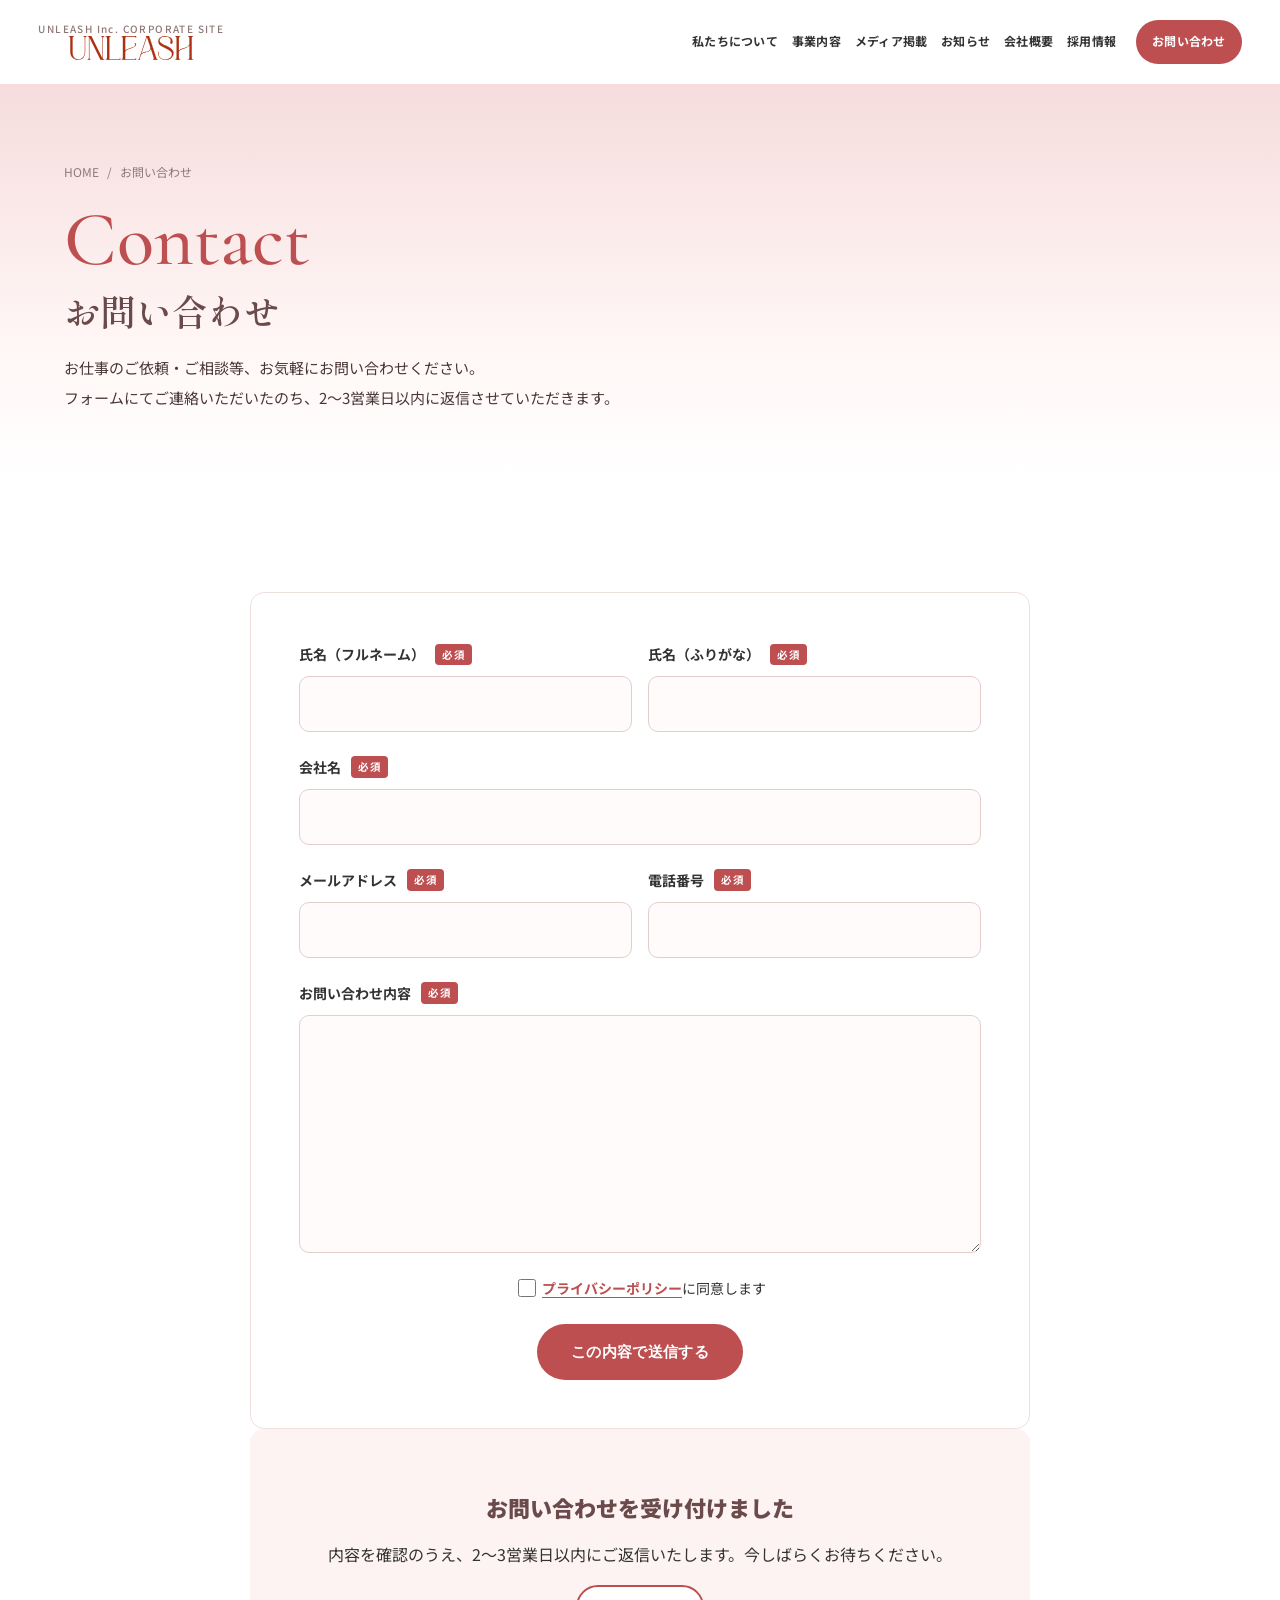
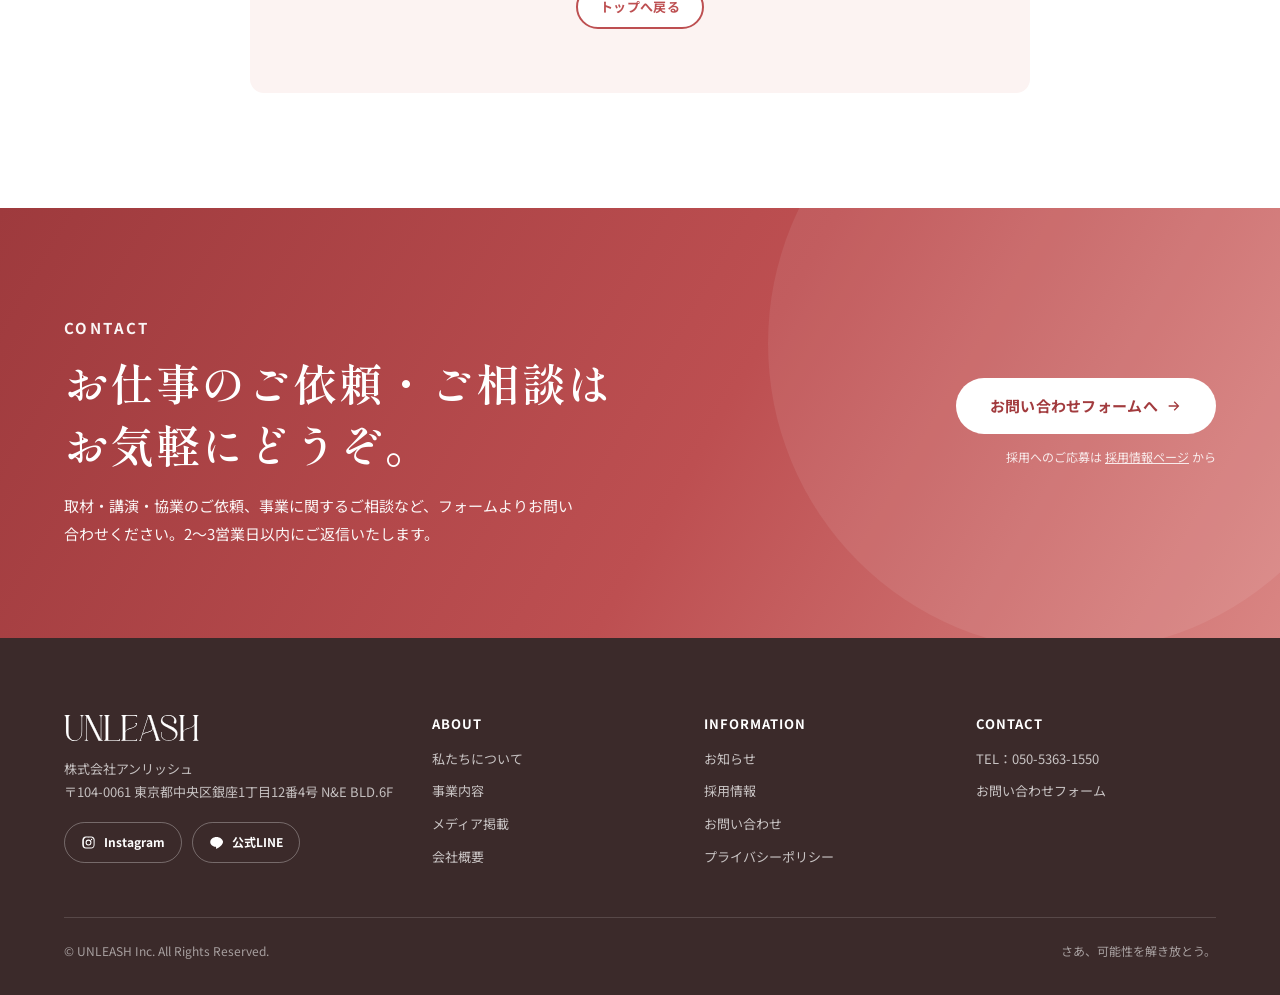
==== contact.html @ ba59b734 "Add files via upload" ====
<!DOCTYPE html>
<html lang="ja">
<head>
<meta charset="utf-8">
<meta name="viewport" content="width=device-width, initial-scale=1, viewport-fit=cover">
<title>お問い合わせ｜株式会社アンリッシュ</title>
<meta name="description" content="株式会社アンリッシュへのお問い合わせ。お仕事のご依頼・ご相談、取材・講演・協業のご依頼などはこちらのフォームからご連絡ください。">
<meta property="og:type" content="website">
<meta property="og:site_name" content="株式会社アンリッシュ">
<meta property="og:title" content="お問い合わせ｜株式会社アンリッシュ">
<meta property="og:description" content="株式会社アンリッシュへのお問い合わせ。お仕事のご依頼・ご相談、取材・講演・協業のご依頼などはこちらのフォームからご連絡ください。">
<meta property="og:locale" content="ja_JP">
<meta name="twitter:card" content="summary_large_image">
<link rel="canonical" href="https://shun-pixel.github.io/unleash/contact.html">
<meta property="og:url" content="https://shun-pixel.github.io/unleash/contact.html">
<meta property="og:image" content="https://shun-pixel.github.io/unleash/og-image.jpg">
<script type="application/ld+json">{"@context": "https://schema.org", "@graph": [{"@type": "Organization", "name": "株式会社アンリッシュ", "alternateName": "UNLEASH Inc.", "foundingDate": "2025-04-07", "telephone": "050-5363-1550", "address": {"@type": "PostalAddress", "postalCode": "104-0061", "addressRegion": "東京都", "addressLocality": "中央区", "streetAddress": "銀座1丁目12番4号 N&E BLD.6F", "addressCountry": "JP"}, "description": "タロットスクール「UNLEASH」を中心に、占術教育・占い師の育成とプロデュース・オンライン講座プロデュースなどを行う会社。", "founder": {"@type": "Person", "name": "岩館木綿子"}, "sameAs": ["https://www.instagram.com/yukogakuchou_tarot/"], "url": "https://shun-pixel.github.io/unleash/"}, {"@type": "BreadcrumbList", "itemListElement": [{"@type": "ListItem", "position": 1, "name": "HOME", "item": "https://shun-pixel.github.io/unleash/"}, {"@type": "ListItem", "position": 2, "name": "お問い合わせ", "item": "https://shun-pixel.github.io/unleash/contact.html"}]}]}</script>
<link rel="icon" href="favicon.svg" type="image/svg+xml">
<link rel="preconnect" href="https://fonts.googleapis.com">
<link rel="preconnect" href="https://fonts.gstatic.com" crossorigin>
<link rel="stylesheet" href="https://fonts.googleapis.com/css2?family=Noto+Sans+JP:wght@400;500;700;900&family=Cormorant+Garamond:ital,wght@0,500;0,600;1,500&family=Shippori+Mincho:wght@500;600&display=swap">
<link rel="stylesheet" href="style.css">
</head>
<body>
<a class="skip" href="#main">本文へスキップ</a>
<header class="header">
  <div class="header__inner">
    <a class="header__logo" href="./" aria-label="株式会社アンリッシュ トップへ">
      <small>UNLEASH Inc. CORPORATE SITE</small>
      <img src="logo.svg" alt="UNLEASH" width="200" height="38">
    </a>
    <nav class="nav" aria-label="グローバルナビゲーション">
      <a href="./#about">私たちについて</a>
      <a href="./#service">事業内容</a>
      <a href="./#media">メディア掲載</a>
      <a href="news.html">お知らせ</a>
      <a href="./#company">会社概要</a>
      <a href="recruit.html">採用情報</a>
    </nav>
    <div class="header__cta">
      <a class="btn" href="contact.html">お問い合わせ</a>
    </div>
    <button class="menu-btn" aria-expanded="false" aria-controls="drawer" aria-label="メニュー"><span></span><span></span><span></span></button>
  </div>
</header>
<div class="drawer" id="drawer">
  <a class="link" href="./">トップ</a>
  <a class="link" href="./#about">私たちについて</a>
  <a class="link" href="./#service">事業内容</a>
  <a class="link" href="./#media">メディア掲載</a>
  <a class="link" href="news.html">お知らせ</a>
  <a class="link" href="./#company">会社概要</a>
  <a class="link" href="recruit.html">採用情報</a>
  <a class="link" href="privacy.html">プライバシーポリシー</a>
  <div class="drawer__cta">
    <a class="btn" href="contact.html">お問い合わせ</a>
  </div>
</div>

<main id="main">
<section class="page-head">
  <div class="container">
    <nav class="breadcrumb" aria-label="パンくず"><a href="./">HOME</a><span>/</span><span>お問い合わせ</span></nav>
    <p class="en">Contact</p>
    <h1>お問い合わせ</h1>
    <p class="page-head__lead">お仕事のご依頼・ご相談等、お気軽にお問い合わせください。<br class="pc-only">フォームにてご連絡いただいたのち、2〜3営業日以内に返信させていただきます。</p>
  </div>
</section>

<section class="section">
  <div class="container">
    <form class="form reveal" id="contact-form" novalidate data-endpoint="" data-mailto="unleashtarot1144@gmail.com" data-subject="【HPお問い合わせ】">
      <div class="form__2col">
        <div class="form__row"><label for="f-name">氏名（フルネーム）<span class="req">必須</span></label><input id="f-name" name="氏名" type="text" autocomplete="name" required></div>
        <div class="form__row"><label for="f-kana">氏名（ふりがな）<span class="req">必須</span></label><input id="f-kana" name="ふりがな" type="text" required></div>
      </div>
      <div class="form__row"><label for="f-company">会社名<span class="req">必須</span></label><input id="f-company" name="会社名" type="text" autocomplete="organization" required></div>
      <div class="form__2col">
        <div class="form__row"><label for="f-email">メールアドレス<span class="req">必須</span></label><input id="f-email" name="メールアドレス" type="email" autocomplete="email" required></div>
        <div class="form__row"><label for="f-tel">電話番号<span class="req">必須</span></label><input id="f-tel" name="電話番号" type="tel" autocomplete="tel" required></div>
      </div>
      <div class="form__row"><label for="f-body">お問い合わせ内容<span class="req">必須</span></label><textarea id="f-body" name="お問い合わせ内容" rows="7" required></textarea></div>
      <div class="form__agree"><label><input type="checkbox" name="agree" required> <a class="text-link" href="privacy.html" target="_blank">プライバシーポリシー</a>に同意します</label></div>
      <p class="form__error" id="form-error" role="alert" hidden></p>
      <div class="form__submit"><button class="btn btn--lg" type="submit">この内容で送信する</button></div>
    </form>
    <div class="form-done" id="form-done" hidden>
      <h2>お問い合わせを受け付けました</h2>
      <p>内容を確認のうえ、2〜3営業日以内にご返信いたします。今しばらくお待ちください。</p>
      <a class="btn btn--ghost" href="./">トップへ戻る</a>
    </div>
  </div>
</section>

</main>
<section class="cta" id="contact-cta">
  <div class="container cta__inner">
    <div>
      <p class="cta__label">CONTACT</p>
      <h2>お仕事のご依頼・ご相談は<br>お気軽にどうぞ。</h2>
      <p>取材・講演・協業のご依頼、事業に関するご相談など、フォームよりお問い合わせください。2〜3営業日以内にご返信いたします。</p>
    </div>
    <div class="cta__actions">
      <a class="btn btn--white btn--lg" href="contact.html">お問い合わせフォームへ<svg viewBox="0 0 24 24" fill="currentColor" aria-hidden="true"><path d="M4 11h12.2l-4.6-4.6L13 5l7 7-7 7-1.4-1.4 4.6-4.6H4z"/></svg></a>
      <small>採用へのご応募は <a href="recruit.html#entry" style="text-decoration:underline">採用情報ページ</a> から</small>
    </div>
  </div>
</section>
<footer class="footer">
  <div class="container">
    <div class="footer__top">
      <div class="footer__brand">
        <img src="logo.svg" alt="UNLEASH" width="200" height="38">
        <p>株式会社アンリッシュ<br>〒104-0061 東京都中央区銀座1丁目12番4号 N&amp;E BLD.6F</p>
        <div class="social">
          <a href="https://www.instagram.com/yukogakuchou_tarot/" target="_blank" rel="noopener"><svg viewBox="0 0 24 24" aria-hidden="true"><path d="M12 7.3A4.7 4.7 0 1 0 12 16.7 4.7 4.7 0 0 0 12 7.3zm0 7.7a3 3 0 1 1 0-6 3 3 0 0 1 0 6zm6-7.9a1.1 1.1 0 1 1-2.2 0 1.1 1.1 0 0 1 2.2 0zM21.9 8c-.1-1.5-.4-2.8-1.5-3.9S17.9 2.6 16.4 2.5C14.8 2.4 9.2 2.4 7.6 2.5 6.1 2.6 4.8 2.9 3.7 4S2.2 6.5 2.1 8c-.1 1.6-.1 6.4 0 8 .1 1.5.4 2.8 1.5 3.9s2.4 1.4 3.9 1.5c1.6.1 7.2.1 8.8 0 1.5-.1 2.8-.4 3.9-1.5s1.4-2.4 1.5-3.9c.1-1.6.1-6.4.2-8zm-2.1 9.9a3.2 3.2 0 0 1-1.8 1.8c-1.2.5-4.2.4-5.6.4s-4.4.1-5.6-.4a3.2 3.2 0 0 1-1.8-1.8C4.5 16.7 4.6 13.7 4.6 12s-.1-4.7.4-5.6a3.2 3.2 0 0 1 1.8-1.8c1.2-.5 4.2-.4 5.6-.4s4.4-.1 5.6.4a3.2 3.2 0 0 1 1.8 1.8c.5 1.2.4 4.2.4 5.6s.1 4.7-.4 5.9z"/></svg>Instagram</a>
          <a href="https://step.lme.jp/landing-qr/2005281828-y8eRj0pj?uLand=PokDoM" target="_blank" rel="noopener"><svg viewBox="0 0 24 24" aria-hidden="true"><path d="M12 3C6.5 3 2 6.6 2 11c0 4 3.6 7.3 8.4 7.9.3.1.8.2.9.5.1.3.1.7 0 1l-.1.9c0 .3-.2 1 .9.6 1.1-.5 6-3.5 8.2-6.1 1.5-1.6 2.2-3.3 2.2-4.9C22 6.6 17.5 3 12 3z"/></svg>公式LINE</a>
        </div>
      </div>
      <div>
        <h4>ABOUT</h4>
        <ul>
          <li><a href="./#about">私たちについて</a></li>
          <li><a href="./#service">事業内容</a></li>
          <li><a href="./#media">メディア掲載</a></li>
          <li><a href="./#company">会社概要</a></li>
        </ul>
      </div>
      <div>
        <h4>INFORMATION</h4>
        <ul>
          <li><a href="news.html">お知らせ</a></li>
          <li><a href="recruit.html">採用情報</a></li>
          <li><a href="contact.html">お問い合わせ</a></li>
          <li><a href="privacy.html">プライバシーポリシー</a></li>
        </ul>
      </div>
      <div>
        <h4>CONTACT</h4>
        <ul>
          <li>TEL：050-5363-1550</li>
          <li><a href="contact.html">お問い合わせフォーム</a></li>
        </ul>
      </div>
    </div>
    <div class="footer__bottom">
      <span>© UNLEASH Inc. All Rights Reserved.</span>
      <span>さあ、可能性を解き放とう。</span>
    </div>
  </div>
</footer>
<script src="main.js"></script>
</body>
</html>
---- style.css ----
/* UNLEASH corporate site — ACCENT ACE design system, recolored to the UNLEASH palette */
:root{
  --blue:#BD4F51;
  --blue-deep:#A23B3E;
  --blue-ink:#6A4A4A;
  --sky:#FCF3F2;
  --sky-deep:#F2E4E4;
  --orange:#C9A27E;
  --green:#22BF4E;
  --ink:#333333;
  --mist:#8C7A7A;
  --line:#EEDFDD;
  --paper:#FFFFFF;
  --footer:#3B2A2A;
  --radius:14px;
  --shadow:0 10px 30px rgba(106,74,74,.10);
  --font-ja:"Noto Sans JP","Hiragino Kaku Gothic ProN","Hiragino Sans","Yu Gothic",sans-serif;
  --font-min:"Shippori Mincho","Zen Old Mincho","Hiragino Mincho ProN","Yu Mincho",serif;
  --font-en:"Cormorant Garamond","Times New Roman",Georgia,serif;
  --header-h:84px;
  --gutter:clamp(16px,5vw,64px);
  color-scheme:light;
}
*,*::before,*::after{box-sizing:border-box}
html{scroll-behavior:smooth;scroll-padding-top:calc(var(--header-h) + 12px)}
body{margin:0;font-family:var(--font-ja);font-size:16px;line-height:1.9;color:var(--ink);background:var(--paper);-webkit-font-smoothing:antialiased;overflow-x:hidden}
img{max-width:100%;height:auto;display:block}
a{color:inherit;text-decoration:none}
a:focus-visible,button:focus-visible{outline:3px solid var(--orange);outline-offset:3px}
ul,ol{margin:0;padding:0;list-style:none}
h1,h2,h3,h4{margin:0;line-height:1.35;text-wrap:balance}
p{margin:0}
.container{width:min(1160px,100% - var(--gutter)*2);margin-inline:auto}
.sr-only{position:absolute;width:1px;height:1px;overflow:hidden;clip:rect(0 0 0 0);white-space:nowrap}
@media (prefers-reduced-motion:reduce){*{animation:none!important;transition:none!important;scroll-behavior:auto!important}}

/* ---------- Header (logo top-left, nav + CTA right) ---------- */
.header{position:fixed;inset:0 0 auto 0;z-index:100;height:var(--header-h);background:rgba(255,255,255,.96);backdrop-filter:blur(10px);border-bottom:1px solid transparent;transition:border-color .3s,box-shadow .3s}
.header.is-scrolled{border-bottom-color:var(--line);box-shadow:0 6px 24px rgba(106,74,74,.06)}
.header__inner{height:100%;display:flex;align-items:center;gap:32px;padding-inline:clamp(16px,3vw,40px)}
.header__logo{display:flex;flex-direction:column;gap:2px;flex:0 0 auto}
.header__logo img{height:30px;width:auto}
.header__logo small{font-size:10px;letter-spacing:.14em;color:var(--mist);font-weight:500;line-height:1}
.nav{margin-left:auto;display:flex;align-items:center;gap:clamp(14px,1.8vw,26px)}
.nav a{font-size:13px;font-weight:700;letter-spacing:.02em;position:relative;padding:6px 0;white-space:nowrap}
@media (max-width:1280px){.nav{gap:14px}.nav a{font-size:12px}.header__inner{gap:20px}.header__cta .btn{padding:0 16px;font-size:12px}}
.nav a::after{content:"";position:absolute;left:0;right:0;bottom:0;height:2px;background:var(--blue);transform:scaleX(0);transform-origin:left;transition:transform .25s}
.nav a:hover::after,.nav a[aria-current="page"]::after{transform:scaleX(1)}
.header__cta{display:flex;gap:10px;flex:0 0 auto}
.btn{display:inline-flex;align-items:center;justify-content:center;gap:8px;height:44px;padding:0 22px;border-radius:999px;font-weight:700;font-size:13px;letter-spacing:.02em;color:#fff;background:var(--blue);border:0;cursor:pointer;transition:transform .2s,background .2s,box-shadow .2s;white-space:nowrap}
.btn:hover{transform:translateY(-2px);box-shadow:0 8px 20px rgba(189,79,81,.28)}
.btn--line{background:var(--green)}
.btn--line:hover{box-shadow:0 8px 20px rgba(34,191,78,.28)}
.btn--orange{background:var(--orange)}
.btn--orange:hover{box-shadow:0 8px 20px rgba(201,162,126,.3)}
.btn--lg{height:56px;padding:0 34px;font-size:15px}
.btn--ghost{background:#fff;color:var(--blue);border:2px solid var(--blue)}
.btn--ghost:hover{background:var(--sky)}
.btn svg{width:16px;height:16px;flex:none}
.menu-btn{display:none;margin-left:auto;width:44px;height:44px;border:0;background:transparent;cursor:pointer;padding:0;flex-direction:column;justify-content:center;gap:6px;align-items:center}
.menu-btn span{display:block;width:26px;height:2px;background:var(--ink);transition:transform .3s,opacity .3s}
.menu-btn[aria-expanded="true"] span:nth-child(1){transform:translateY(8px) rotate(45deg)}
.menu-btn[aria-expanded="true"] span:nth-child(2){opacity:0}
.menu-btn[aria-expanded="true"] span:nth-child(3){transform:translateY(-8px) rotate(-45deg)}
.drawer{display:none}
@media (max-width:1140px){
  .nav,.header__cta{display:none}
  .menu-btn{display:flex}
  .drawer{display:block;position:fixed;inset:var(--header-h) 0 0 0;z-index:99;background:#fff;padding:32px var(--gutter);transform:translateX(100%);transition:transform .3s;overflow-y:auto}
  .drawer.is-open{transform:none}
  .drawer a.link{display:block;padding:14px 0;border-bottom:1px solid var(--line);font-weight:700;font-size:16px}
  .drawer .drawer__cta{display:grid;gap:12px;margin-top:28px}
  .drawer .btn{height:52px}
}

/* ---------- Sections ---------- */
main{padding-top:var(--header-h)}
.section{padding-block:clamp(64px,9vw,120px)}
.section--sky{background:var(--sky)}
.sec-head{display:flex;align-items:flex-end;justify-content:space-between;gap:24px;margin-bottom:clamp(32px,4vw,52px)}
.sec-head__title{display:flex;flex-direction:column;gap:6px}
.sec-head__title h2{display:flex;flex-direction:column;gap:6px;margin:0}
.sec-head__title .en{font-size:clamp(40px,5.5vw,64px);font-weight:700;letter-spacing:-.02em;line-height:1;color:var(--ink)}
.sec-head__title .ja{font-size:13px;font-weight:700;letter-spacing:.08em;color:var(--blue-deep)}
.more{display:inline-flex;align-items:center;gap:12px;font-size:14px;font-weight:700;white-space:nowrap}
.more .arrow{width:40px;height:40px;border-radius:50%;background:var(--blue);display:grid;place-items:center;transition:transform .25s}
.more .arrow svg{width:16px;height:16px;fill:#fff}
.more:hover .arrow{transform:translateX(6px)}
.lead{font-size:clamp(15px,1.4vw,17px);max-width:38em}

/* ---------- Hero: full-width banner + lead bar ---------- */
.hero--banner{background:#fff}
.hero__banner{display:block;width:100%;height:auto}
.hero__bar{display:grid;grid-template-columns:1.25fr 1fr;gap:28px;align-items:center;padding-block:clamp(24px,3.5vw,44px)}
.hero__lead{font-size:clamp(20px,1.9vw,26px);font-weight:900;line-height:1.5;letter-spacing:.02em;color:var(--blue-ink)}
.hero__sub{margin-top:10px;font-size:clamp(15px,1.25vw,16px);line-height:1.9;color:#222}
.hero__actions{display:flex;gap:12px;flex-wrap:wrap;justify-content:flex-end}
.sp-only{display:none}
@media (max-width:820px){
  .hero__bar{grid-template-columns:1fr;gap:20px;padding-block:22px 8px}
  .hero__actions{justify-content:flex-start}
  .hero__lead{font-size:21px}
  .hero__sub{font-size:16.5px}
  .sp-only{display:inline}
}
.stats-wrap{background:#fff;padding-block:clamp(20px,3vw,36px) 0}
.intro{margin-top:clamp(22px,3vw,36px);font-size:15px;line-height:2;color:#333;max-width:52em}
.intro strong{font-weight:700;color:var(--blue-ink)}
.stats{margin-top:0;display:grid;grid-template-columns:repeat(5,1fr);border:1px solid var(--line);border-radius:var(--radius);background:#fff;overflow:hidden}
.stat{padding:22px 18px;border-left:1px solid var(--line);text-align:center}
.stat:first-child{border-left:0}
.stat__num{white-space:nowrap;font-size:clamp(26px,2.6vw,36px);font-weight:900;color:var(--blue-deep);line-height:1.1;font-variant-numeric:tabular-nums;letter-spacing:-.01em}
.stat__num small{font-size:.5em;font-weight:700;margin-left:2px}
.stat__label{font-size:12px;font-weight:700;color:var(--mist);margin-top:6px;letter-spacing:.04em}
.stats__note{grid-column:1/-1;font-size:11px;color:var(--mist);padding:8px 18px;border-top:1px solid var(--line);background:#FFFAF9;text-align:right}
@media (max-width:900px){
  .hero__copy{grid-template-columns:1fr}
  .hero__actions{justify-content:flex-start}
  .stats{grid-template-columns:repeat(3,1fr)}
  .stat:nth-child(4){border-left:0;border-top:1px solid var(--line)}
  .stat:nth-child(5){border-top:1px solid var(--line)}
}
@media (max-width:560px){
  .hero__photos{grid-template-columns:1.2fr 1fr}
  .hero__photos figure:nth-child(3){display:none}
  .stats{grid-template-columns:repeat(2,1fr)}
  .stat:nth-child(3){border-left:0;border-top:1px solid var(--line)}
  .stat:nth-child(4){border-left:1px solid var(--line)}
  .stat:nth-child(5){border-left:0;grid-column:1/-1}
}

/* ---------- Cards ---------- */
.grid-3{display:grid;grid-template-columns:repeat(3,1fr);gap:clamp(18px,2.4vw,32px)}
.grid-2{display:grid;grid-template-columns:repeat(2,1fr);gap:clamp(18px,2.4vw,32px)}
@media (max-width:900px){.grid-3{grid-template-columns:repeat(2,1fr)}}
@media (max-width:600px){.grid-3,.grid-2{grid-template-columns:1fr}}
.card{display:flex;flex-direction:column;background:#fff;border-radius:var(--radius);overflow:hidden;border:1px solid var(--line);transition:transform .25s,box-shadow .25s}
a.card:hover{transform:translateY(-4px);box-shadow:var(--shadow)}
.card__img{aspect-ratio:16/9;overflow:hidden;background:var(--sky)}
.card__img img{width:100%;height:100%;object-fit:cover;transition:transform .5s}
a.card:hover .card__img img{transform:scale(1.04)}
.card__body{padding:20px 22px 22px;display:flex;flex-direction:column;gap:10px;flex:1}
.badge{display:inline-block;align-self:flex-start;padding:3px 12px;border-radius:999px;background:var(--blue);color:#fff;font-size:11px;font-weight:700;letter-spacing:.06em}
.badge--orange{background:var(--orange)}
.badge--navy{background:var(--blue-ink)}
.card__title{font-size:16px;font-weight:700;line-height:1.6}
.card__date{font-size:12px;color:var(--mist);font-variant-numeric:tabular-nums;margin-top:auto}

/* News list */
.news-list{margin-top:clamp(28px,3vw,44px);border-top:1px solid var(--line)}
.news-list li{border-bottom:1px solid var(--line)}
.news-list a{display:grid;grid-template-columns:110px 1fr auto;gap:18px;align-items:center;padding:18px 6px;transition:background .2s}
.news-list a:hover{background:var(--sky)}
.news-list time{font-size:13px;font-weight:700;color:var(--blue-deep);font-variant-numeric:tabular-nums}
.news-list .t{font-size:15px;font-weight:500}
.news-list .ext{width:16px;height:16px;fill:var(--mist);flex:none}
.news-list li.is-hidden{display:none}
.news-more{margin-top:28px;text-align:center}
@media (max-width:600px){.news-list a{grid-template-columns:1fr;gap:4px}.news-list .ext{display:none}}

/* Media: logo marquee + article cards */
.marquee{overflow:hidden;margin-bottom:clamp(32px,4vw,56px);-webkit-mask-image:linear-gradient(90deg,transparent,#000 6%,#000 94%,transparent);mask-image:linear-gradient(90deg,transparent,#000 6%,#000 94%,transparent)}
.marquee__track{display:flex;width:max-content;animation:marquee 46s linear infinite}
.marquee:hover .marquee__track{animation-play-state:paused}
.marquee__list{display:flex;gap:14px;padding-right:14px;flex:none}
.marquee__list li{flex:none;width:176px;height:74px;background:#fff;border-radius:10px;border:1px solid var(--line);display:grid;place-items:center;padding:14px 20px}
.marquee__list img{max-height:100%;max-width:100%;width:auto;object-fit:contain}
@keyframes marquee{from{transform:translateX(0)}to{transform:translateX(-50%)}}
@media (max-width:560px){.marquee__list li{width:140px;height:60px;padding:10px 14px}.marquee__track{animation-duration:36s}}
@media (prefers-reduced-motion:reduce){.marquee{overflow-x:auto;mask-image:none;-webkit-mask-image:none}.marquee__track{animation:none}.marquee__list+.marquee__list{display:none}}
.card.is-hidden{display:none}
.section--sky .card{border-color:transparent}

/* Lecture schools logo marquee */
.marquee--schools{margin-bottom:clamp(28px,3.5vw,44px)}
.marquee--schools .marquee__track{animation-duration:38s}
.schools__list{gap:12px;padding-right:12px}
.marquee--schools .marquee__list li{width:auto;height:auto;display:flex;align-items:center;gap:10px;border-radius:999px;padding:7px 18px 7px 8px}
.marquee--schools .marquee__list img{width:40px;height:40px;object-fit:contain;border-radius:50%;background:#fff;max-height:none}
.marquee--schools .marquee__list span{font-size:12.5px;font-weight:700;color:var(--blue-ink);white-space:nowrap}
@media (max-width:560px){.marquee--schools .marquee__list li{padding:5px 12px 5px 6px}.marquee--schools .marquee__list img{width:32px;height:32px}.marquee--schools .marquee__list span{font-size:11.5px}}

/* Lectures (photo cards) */
.ev{display:flex;flex-direction:column;background:#fff;border-radius:var(--radius);overflow:hidden;border:1px solid var(--line);transition:transform .25s,box-shadow .25s}
.ev:hover{transform:translateY(-4px);box-shadow:var(--shadow)}
.ev__img{margin:0;position:relative;aspect-ratio:16/10;overflow:hidden;background:var(--sky)}
.ev__img img{width:100%;height:100%;object-fit:cover;transition:transform .5s}
.ev:hover .ev__img img{transform:scale(1.04)}
.ev__tag{position:absolute;left:0;top:14px;background:var(--blue-ink);color:#fff;font-size:11px;font-weight:700;letter-spacing:.08em;padding:5px 12px 5px 14px;border-radius:0 999px 999px 0}
.ev__body{padding:18px 20px 20px;display:flex;flex-direction:column;gap:6px;flex:1}
.ev__title{font-size:15px;font-weight:700;line-height:1.65}
.ev__school{font-size:12px;font-weight:700;color:var(--orange);letter-spacing:.04em}
.ev__date{font-size:12px;color:var(--mist);font-variant-numeric:tabular-nums;margin-top:auto;padding-top:6px}
.ev__note{margin-top:28px;font-size:14px;color:var(--mist);text-align:center}
.ev__note a{color:var(--blue);font-weight:700;text-decoration:underline;text-underline-offset:3px}

/* Service */
.service-intro{display:grid;grid-template-columns:1fr 1fr;gap:clamp(28px,5vw,72px);align-items:center;margin-bottom:clamp(40px,5vw,72px)}
.service-intro figure{margin:0;border-radius:var(--radius);overflow:hidden;box-shadow:var(--shadow);aspect-ratio:4/3}
.service-intro img{width:100%;height:100%;object-fit:cover}
.service-intro h3{font-size:clamp(24px,2.6vw,32px);font-weight:900;line-height:1.45;margin-bottom:16px}
.service-intro h3 em{font-style:normal;color:var(--blue)}
.pillars{display:flex;gap:10px;flex-wrap:wrap;margin-top:22px}
.pillar{display:inline-flex;align-items:center;gap:8px;background:#fff;border:1px solid var(--line);border-radius:999px;padding:8px 16px;font-size:13px;font-weight:700;color:var(--blue-ink)}
.pillar::before{content:"";width:8px;height:8px;border-radius:50%;background:var(--orange)}
@media (max-width:820px){.service-intro{grid-template-columns:1fr}}
.benefits{display:grid;grid-template-columns:repeat(4,1fr);gap:clamp(16px,2vw,28px)}
@media (max-width:1000px){.benefits{grid-template-columns:repeat(2,1fr)}}
@media (max-width:520px){.benefits{grid-template-columns:1fr}}
.benefit{background:#fff;border-radius:var(--radius);padding:28px 24px 30px;border-top:4px solid var(--blue);display:flex;flex-direction:column;gap:12px}
.benefit__icon{width:52px;height:52px;border-radius:14px;background:var(--sky);display:grid;place-items:center}
.benefit__icon svg{width:26px;height:26px;fill:none;stroke:var(--blue-deep);stroke-width:1.8;stroke-linecap:round;stroke-linejoin:round}
.benefit h3{font-size:17px;font-weight:900}
.benefit .num{font-size:28px;font-weight:900;color:var(--orange);line-height:1;font-variant-numeric:tabular-nums}
.benefit .num small{font-size:13px;color:var(--mist);font-weight:700;margin-left:4px}
.benefit p{font-size:13.5px;line-height:1.8;color:#333}

/* Member */
.member{display:flex;flex-direction:column;gap:14px}
.member figure{margin:0;border-radius:var(--radius);overflow:hidden;aspect-ratio:3/2;background:var(--sky)}
.member img{width:100%;height:100%;object-fit:cover;object-position:center top}
.member__name{font-size:22px;font-weight:900;line-height:1.2}
.member__name small{display:block;font-size:11px;font-weight:700;color:var(--mist);letter-spacing:.1em;margin-top:6px}
.member__school{font-size:13px;font-weight:700;color:var(--blue-deep);line-height:1.6}
.member ul{display:flex;flex-direction:column;gap:4px;font-size:13.5px;color:#333;padding-top:10px;border-top:1px solid var(--line)}
.member li{padding-left:14px;position:relative}
.member li::before{content:"";position:absolute;left:0;top:.75em;width:6px;height:6px;border-radius:50%;background:var(--blue)}

/* Voice */
.voice{background:#fff;border-radius:var(--radius);overflow:hidden;border:1px solid var(--line);display:flex;flex-direction:column}
.yt{position:relative;aspect-ratio:16/9;background:#000;cursor:pointer;border:0;padding:0;width:100%;display:block}
.yt img{width:100%;height:100%;object-fit:cover;opacity:.92}
.yt .play{position:absolute;inset:0;display:grid;place-items:center}
.yt .play span{width:64px;height:64px;border-radius:50%;background:rgba(255,255,255,.95);display:grid;place-items:center;box-shadow:0 8px 24px rgba(0,0,0,.3);transition:transform .2s}
.yt:hover .play span{transform:scale(1.08)}
.yt .play svg{width:26px;height:26px;fill:var(--blue);margin-left:4px}
.yt iframe{position:absolute;inset:0;width:100%;height:100%;border:0}
.voice__body{padding:20px 22px 24px;display:flex;flex-direction:column;gap:10px}
.voice__label{font-size:11px;font-weight:700;color:var(--orange);letter-spacing:.08em}
.voice__text{font-size:14px;line-height:1.85;color:#333}

/* CTA band */
.cta{background:linear-gradient(120deg,#9E3A3D,var(--blue) 55%,#D98583);color:#fff;padding-block:clamp(56px,7vw,96px);position:relative;overflow:hidden}
.cta::after{content:"";position:absolute;right:-8%;top:-40%;width:48vw;height:48vw;max-width:620px;max-height:620px;border-radius:50%;background:rgba(255,255,255,.08)}
.cta__inner{display:grid;grid-template-columns:1.2fr 1fr;gap:32px;align-items:center;position:relative;z-index:1}
.cta__label{font-size:12px;font-weight:700;letter-spacing:.16em;opacity:.85}
.cta h2{font-size:clamp(28px,3.6vw,44px);font-weight:900;line-height:1.4;margin-top:10px}
.cta p{margin-top:16px;font-size:15px;opacity:.95;max-width:34em}
.cta__actions{display:flex;flex-direction:column;gap:12px;align-items:flex-end}
.cta .btn--white{background:#fff;color:var(--blue-deep)}
.cta .btn--white:hover{box-shadow:0 8px 24px rgba(0,0,0,.2)}
.cta small{font-size:12px;opacity:.85}
@media (max-width:820px){.cta__inner{grid-template-columns:1fr}.cta__actions{align-items:flex-start}}

/* Footer */
.footer{background:var(--footer);color:#fff;padding-block:clamp(48px,6vw,80px) 32px}
.footer__top{display:grid;grid-template-columns:1.4fr 1fr 1fr 1fr;gap:32px;padding-bottom:40px;border-bottom:1px solid rgba(255,255,255,.14)}
.footer__brand img{height:30px;width:auto;filter:brightness(0) invert(1)}
.footer__brand p{font-size:13px;color:rgba(255,255,255,.7);margin-top:16px;line-height:1.8}
.footer h4{font-size:13px;font-weight:700;letter-spacing:.08em;margin-bottom:14px;color:#fff}
.footer li{font-size:13px;color:rgba(255,255,255,.72);margin-bottom:8px}
.footer li a:hover{color:#fff}
.social{display:flex;gap:10px}
.social a{display:inline-flex;align-items:center;gap:8px;border:1px solid rgba(255,255,255,.3);border-radius:999px;padding:8px 16px;font-size:12px;font-weight:700;transition:background .2s}
.social a:hover{background:rgba(255,255,255,.12)}
.footer__bottom{display:flex;justify-content:space-between;gap:16px;flex-wrap:wrap;padding-top:22px;font-size:12px;color:rgba(255,255,255,.55)}
@media (max-width:820px){.footer__top{grid-template-columns:1fr 1fr}}
@media (max-width:520px){.footer__top{grid-template-columns:1fr}}

/* ---------- Sub pages ---------- */
.page-head{background:linear-gradient(180deg,#F6DCDC,#FFF8F7 70%,#fff);padding-block:clamp(48px,6vw,88px) clamp(40px,5vw,64px)}
.page-head .en{font-family:var(--font-en);font-size:clamp(40px,6vw,80px);font-weight:500;line-height:1;color:var(--blue-deep)}
.page-head h1{font-size:clamp(24px,3vw,36px);font-weight:900;margin-top:8px}
.breadcrumb{font-size:12px;color:var(--mist);margin-bottom:18px;display:flex;gap:8px}
.breadcrumb a:hover{color:var(--blue)}
.vm{display:grid;grid-template-columns:1fr 1fr;gap:clamp(18px,2.4vw,32px)}
@media (max-width:760px){.vm{grid-template-columns:1fr}}
.vm__item{background:#fff;border-radius:var(--radius);padding:clamp(28px,3.4vw,44px);border:1px solid var(--line);position:relative}
.vm__item .en{font-family:var(--font-en);font-size:48px;line-height:1;color:var(--sky-deep);font-weight:500;position:absolute;right:24px;top:18px}
.vm__item .ja{font-size:12px;font-weight:700;letter-spacing:.14em;color:var(--blue-deep)}
.vm__item p{font-size:clamp(18px,1.9vw,22px);font-weight:900;line-height:1.7;margin-top:14px}
.values{display:grid;grid-template-columns:repeat(3,1fr);gap:clamp(16px,2vw,24px);margin-top:clamp(28px,3vw,40px)}
@media (max-width:900px){.values{grid-template-columns:repeat(2,1fr)}}
@media (max-width:560px){.values{grid-template-columns:1fr}}
.value{background:#fff;border:1px solid var(--line);border-radius:var(--radius);padding:24px 24px 26px;border-top:4px solid var(--orange)}
.value h3{font-size:17px;font-weight:900;margin-bottom:10px}
.value h3 small{display:block;font-size:12px;color:var(--mist);font-weight:700;margin-top:2px}
.value li{font-size:13.5px;color:#333;padding-left:14px;position:relative;line-height:1.75;margin-bottom:4px}
.value li::before{content:"";position:absolute;left:0;top:.7em;width:6px;height:6px;border-radius:50%;background:var(--blue)}
.greeting{display:grid;grid-template-columns:340px 1fr;gap:clamp(28px,5vw,72px);align-items:start}
@media (max-width:860px){.greeting{grid-template-columns:1fr}.greeting figure{max-width:360px}}
.greeting figure{margin:0;border-radius:var(--radius);overflow:hidden;box-shadow:var(--shadow);position:sticky;top:calc(var(--header-h) + 24px)}
.greeting figcaption{padding:14px 18px;background:#fff;font-size:13px;font-weight:700;color:var(--blue-ink)}
.greeting figcaption small{display:block;font-weight:500;color:var(--mist);font-size:11px}
.greeting h3{font-size:clamp(22px,2.6vw,30px);font-weight:900;line-height:1.5;margin-bottom:22px}
.greeting p{font-size:15px;line-height:2;margin-bottom:1.2em;color:#222}
.greeting .sign{text-align:right;font-weight:700;margin-top:24px}
.greeting .sign small{display:block;font-size:12px;color:var(--mist);font-weight:500}
.spec{width:100%;border-collapse:collapse;background:#fff;border-radius:var(--radius);overflow:hidden;border:1px solid var(--line)}
.spec th,.spec td{padding:18px 22px;text-align:left;border-bottom:1px solid var(--line);font-size:15px;vertical-align:top}
.spec th{width:200px;background:var(--sky);font-weight:700;color:var(--blue-ink)}
.spec tr:last-child th,.spec tr:last-child td{border-bottom:0}
@media (max-width:600px){.spec th,.spec td{display:block;width:100%}.spec th{padding-bottom:6px}.spec td{padding-top:6px}}
.map{margin-top:28px;border-radius:var(--radius);overflow:hidden;border:1px solid var(--line);aspect-ratio:16/7;background:var(--sky)}
.map iframe{width:100%;height:100%;border:0;display:block}

/* Recruit */
.work-style{background:#fff;border:1px solid var(--line);border-radius:var(--radius);padding:clamp(24px,3vw,36px);display:grid;grid-template-columns:repeat(3,1fr);gap:24px}
@media (max-width:760px){.work-style{grid-template-columns:1fr}}
.work-style h3{font-size:12px;letter-spacing:.12em;color:var(--blue-deep);font-weight:700;margin-bottom:6px}
.work-style p{font-size:15px;font-weight:700}
.work-style small{display:block;font-size:12px;color:var(--mist);font-weight:500;margin-top:4px}
.work-note{grid-column:1/-1;font-size:12px;color:var(--mist);border-top:1px dashed var(--line);padding-top:14px}
.job{background:#fff;border:1px solid var(--line);border-radius:var(--radius);overflow:hidden;margin-bottom:clamp(20px,2.5vw,32px)}
.job__head{display:flex;align-items:center;gap:16px;flex-wrap:wrap;padding:24px clamp(20px,3vw,36px);background:var(--sky)}
.job__head h3{font-size:clamp(20px,2.2vw,26px);font-weight:900}
.job__head .tags{display:flex;gap:8px;margin-left:auto}
.job__body{padding:clamp(20px,3vw,36px);display:grid;grid-template-columns:repeat(2,1fr);gap:clamp(20px,3vw,36px)}
@media (max-width:760px){.job__body{grid-template-columns:1fr}}
.job__block h4{font-size:13px;letter-spacing:.1em;color:var(--blue-deep);font-weight:700;padding-bottom:8px;border-bottom:2px solid var(--sky-deep);margin-bottom:12px}
.job__block li{font-size:14px;padding-left:16px;position:relative;line-height:1.75;margin-bottom:6px}
.job__block li::before{content:"";position:absolute;left:0;top:.7em;width:6px;height:6px;border-radius:50%;background:var(--orange)}
.job__foot{padding:0 clamp(20px,3vw,36px) clamp(20px,3vw,32px)}
.flow{display:grid;grid-template-columns:repeat(4,1fr);gap:16px;counter-reset:step}
@media (max-width:900px){.flow{grid-template-columns:repeat(2,1fr)}}
@media (max-width:520px){.flow{grid-template-columns:1fr}}
.flow li{background:#fff;border:1px solid var(--line);border-radius:var(--radius);padding:24px 22px;position:relative}
.flow li::before{counter-increment:step;content:"STEP " counter(step);font-size:11px;font-weight:700;letter-spacing:.12em;color:var(--orange)}
.flow h3{font-size:17px;font-weight:900;margin:6px 0 8px}
.flow p{font-size:13.5px;color:#333;line-height:1.8}
.entry{background:#fff;border-radius:var(--radius);border:1px solid var(--line);padding:clamp(28px,4vw,48px);text-align:center;display:flex;flex-direction:column;align-items:center;gap:16px}
.entry h3{font-size:clamp(20px,2.4vw,26px);font-weight:900}
.entry p{max-width:36em;font-size:14.5px}
.entry .mail{font-size:clamp(16px,2vw,20px);font-weight:700;color:var(--blue-deep);word-break:break-all}

/* Privacy */
.legal{max-width:820px}
.legal h2{font-size:18px;font-weight:900;margin:36px 0 12px;padding-left:14px;border-left:4px solid var(--blue)}
.legal h2:first-of-type{margin-top:0}
.legal p,.legal li{font-size:14.5px;line-height:1.95;color:#222}
.legal ul{padding-left:1.2em;list-style:disc;margin:8px 0 12px}
.legal .sub{font-weight:700;margin-top:12px}
.legal .date{margin-top:36px;font-size:13px;color:var(--mist)}

/* reveal */
.reveal{opacity:1;transform:none}
@media (prefers-reduced-motion:no-preference){
  .js .reveal{opacity:0;transform:translateY(18px);transition:opacity .7s ease,transform .7s ease}
  .js .reveal.is-in{opacity:1;transform:none}
}

/* =========================================================
   UNLEASH additions
   ========================================================= */
.skip{position:absolute;left:12px;top:-60px;z-index:200;background:var(--blue-ink);color:#fff;padding:10px 16px;border-radius:8px;font-size:13px;font-weight:700}
.skip:focus{top:12px}
.pc-only{display:inline}
@media (max-width:820px){.pc-only{display:none}}
.text-link{color:var(--blue);font-weight:700;text-decoration:underline;text-underline-offset:3px}
.min{font-family:var(--font-min)}

/* Typography: elegant EN titles + mincho accents */
.sec-head__title .en{font-family:var(--font-en);font-weight:500;letter-spacing:.01em;color:var(--blue)}
.sec-head__title .ja{color:var(--blue-ink);letter-spacing:.14em}
.page-head .en{color:var(--blue)}
.page-head h1{font-family:var(--font-min);font-weight:600;color:var(--blue-ink)}

/* Logo */
.header__logo img{height:24px}
.header__logo small{color:var(--blue-ink);opacity:.75}
.footer__brand img{height:26px}

/* ---------- Hero (ACCENT ACE "fresh" layout, rose palette) ---------- */
.hero--fresh{position:relative;overflow:hidden;isolation:isolate;background:linear-gradient(118deg,#FFFAF9 0%,#FCEDEC 36%,#F5D3D2 70%,#E9B0B0 100%)}
.hero__deco{position:absolute;inset:0;z-index:-1;pointer-events:none}
.hero__word{position:absolute;right:-2%;top:-4%;font-family:var(--font-en);font-size:clamp(150px,24vw,360px);font-weight:500;line-height:1;letter-spacing:-.02em;color:rgba(255,255,255,.42);white-space:nowrap}
.hero__glow{position:absolute;left:-12%;top:-30%;width:62%;aspect-ratio:1;border-radius:50%;background:radial-gradient(closest-side,rgba(255,255,255,.95),rgba(255,255,255,0))}
.hero__grid{display:grid;grid-template-columns:1.08fr .92fr;gap:clamp(12px,3vw,40px);align-items:end;min-height:clamp(460px,52vw,640px);padding-top:clamp(32px,4.5vw,60px);position:relative;z-index:2}
.hero__text{align-self:center;padding-bottom:clamp(64px,8vw,110px)}
.hero__eyebrow{display:flex;align-items:center;gap:14px;font-size:12.5px;font-weight:700;letter-spacing:.12em;color:var(--blue-ink)}
.hero__eyebrow span{font-family:var(--font-en);font-size:18px;font-weight:600;letter-spacing:.3em;color:var(--blue);padding-right:14px;border-right:1px solid rgba(106,74,74,.35)}
.hero__title{margin-top:clamp(16px,2vw,24px);font-family:var(--font-min);font-size:clamp(36px,5vw,68px);font-weight:600;line-height:1.35;letter-spacing:.06em;color:var(--blue-ink)}
.hero__title em{font-style:normal;color:var(--blue)}
.hero__en{margin-top:clamp(12px,1.6vw,18px);font-family:var(--font-en);font-size:clamp(22px,2.4vw,32px);font-weight:500;font-style:italic;line-height:1.3;color:var(--blue)}
.hero__sub{margin-top:clamp(16px,2vw,22px);font-size:clamp(15px,1.2vw,16px);line-height:2;color:#4A3838;max-width:33em}
.hero__actions{display:flex;gap:12px;flex-wrap:wrap;margin-top:clamp(22px,2.6vw,30px)}
.hero--fresh .btn--ghost{background:rgba(255,255,255,.9)}
.hero__visual{position:relative;display:flex;justify-content:center;align-self:end}
.hero__visual img{position:relative;z-index:2;display:block;width:min(100%,430px);height:auto;filter:drop-shadow(0 18px 28px rgba(106,74,74,.18))}
.hero__rings{position:absolute;z-index:1;left:50%;top:42%;width:122%;aspect-ratio:1;transform:translate(-50%,-50%)}
.hero__chip{position:absolute;z-index:3;display:flex;align-items:center;gap:8px;background:#fff;border-radius:999px;padding:10px 18px 10px 14px;font-size:13px;font-weight:700;color:var(--blue-ink);white-space:nowrap;box-shadow:0 10px 26px rgba(106,74,74,.16)}
.hero__chip::before{content:"";width:9px;height:9px;border-radius:50%;background:var(--blue);flex:none}
.hero__chip--a{left:-8%;top:24%}
.hero__chip--b{right:-4%;top:48%}
.hero__chip--b::before{background:var(--orange)}
.hero__chip--c{left:-4%;bottom:18%}
.hero__chip--c::before{background:var(--blue-ink)}
.hero__wave{position:absolute;left:0;right:0;bottom:-1px;width:100%;height:clamp(36px,6vw,90px);z-index:3;pointer-events:none}
@media (prefers-reduced-motion:no-preference){
  .hero__chip{animation:chipfloat 5.5s ease-in-out infinite}
  .hero__chip--b{animation-delay:-1.8s}.hero__chip--c{animation-delay:-3.4s}
}
@keyframes chipfloat{50%{transform:translateY(-8px)}}
@media (max-width:900px){
  .hero__grid{grid-template-columns:1fr;min-height:0;gap:0;padding-top:28px}
  .hero__text{padding-bottom:18px}
  .hero__title{font-size:clamp(32px,9vw,52px)}
  .hero__sub{font-size:15.5px}
  .hero__visual{margin-top:6px}
  .hero__visual img{width:min(70%,320px)}
  .hero__rings{width:min(112%,500px)}
  .hero__eyebrow{gap:10px;font-size:11px;letter-spacing:.06em;white-space:nowrap}
  .hero__eyebrow span{font-size:14px;letter-spacing:.22em;padding-right:10px}
  .hero__chip{font-size:12px;padding:8px 14px 8px 11px}
  .hero__chip--a{left:0;top:46%}
  .hero__chip--b{right:0;top:62%}
  .hero__chip--c{left:4%;top:78%;bottom:auto}
  .hero__word{top:auto;bottom:10%;right:-10%;font-size:44vw}
}

/* stats: 4 columns */
.stats--4{grid-template-columns:repeat(4,1fr)}
@media (max-width:900px){.stats--4{grid-template-columns:repeat(2,1fr)}.stats--4 .stat:nth-child(n){border-left:1px solid var(--line);border-top:0}.stats--4 .stat:nth-child(odd){border-left:0}.stats--4 .stat:nth-child(n+3){border-top:1px solid var(--line)}}
@media (max-width:560px){.stats--4 .stat:nth-child(5){grid-column:auto}}
.stat__num{color:var(--blue)}

/* About */
.about{display:grid;grid-template-columns:1fr minmax(260px,400px);gap:clamp(28px,5vw,80px);align-items:center}
.about__catch{font-family:var(--font-min);font-size:clamp(24px,3vw,36px);font-weight:600;line-height:1.6;letter-spacing:.06em;color:var(--blue-ink);margin-bottom:24px}
.about__body p:not(.about__catch){font-size:15.5px;line-height:2.1;color:#3A2E2E}
.about__body p+p{margin-top:1.2em}
.about__body strong{color:var(--blue);font-weight:700}
.about__visual{position:relative;margin:0}
.about__visual img{width:100%;border-radius:200px 200px var(--radius) var(--radius);aspect-ratio:3/4;object-fit:cover;object-position:center 18%;box-shadow:var(--shadow)}
.about__visual figcaption{margin-top:14px;font-size:13px;color:var(--mist);line-height:1.7}
.about__visual figcaption b{display:block;font-size:15px;color:var(--blue-ink)}
.about__en{display:block;width:min(100%,300px);margin-top:28px;opacity:.9}
@media (max-width:860px){.about{grid-template-columns:1fr}.about__visual{max-width:340px}}

/* Service */
.svc-lead{display:grid;grid-template-columns:auto 1fr;gap:clamp(20px,4vw,56px);align-items:start;margin-bottom:clamp(32px,4vw,56px)}
.svc-lead__num{font-family:var(--font-min);font-size:clamp(22px,2.4vw,30px);font-weight:600;color:var(--blue-ink);line-height:1.5;white-space:nowrap}
.svc-lead__num b{font-family:var(--font-en);font-size:2em;font-weight:600;color:var(--blue);vertical-align:-.08em;margin:0 .06em}
.svc-lead p:not(.svc-lead__num){font-size:15px;line-height:2;color:#3A2E2E}
@media (max-width:760px){.svc-lead{grid-template-columns:1fr}}
.svc{display:flex;flex-direction:column;background:#fff;border-radius:var(--radius);overflow:hidden;border:1px solid var(--line);transition:transform .25s,box-shadow .25s}
.svc:hover{transform:translateY(-4px);box-shadow:var(--shadow)}
.svc__img{position:relative;margin:0;aspect-ratio:16/10;overflow:hidden;background:var(--sky)}
.svc__img img{width:100%;height:100%;object-fit:cover;transition:transform .5s}
.svc:hover .svc__img img{transform:scale(1.04)}
.svc__no{position:absolute;left:0;top:14px;background:var(--blue);color:#fff;font-family:var(--font-en);font-size:15px;font-weight:600;letter-spacing:.1em;padding:4px 14px 4px 16px;border-radius:0 999px 999px 0}
.svc__body{padding:20px 22px 24px;display:flex;flex-direction:column;gap:10px;flex:1}
.svc__body h3{font-size:17px;font-weight:900;line-height:1.55;color:var(--blue-ink)}
.svc__body p{font-size:14px;line-height:1.9;color:#3A2E2E}
.svc__tag{align-self:flex-start;margin-top:auto;font-size:12px;font-weight:700;color:var(--blue);background:var(--sky);border-radius:999px;padding:4px 12px}

/* Media */
.marquee__list li{border-color:var(--line)}
.media-names{display:flex;flex-wrap:wrap;gap:10px;justify-content:center;margin-top:-12px;margin-bottom:clamp(36px,4vw,56px)}
.media-names li{font-size:13px;font-weight:700;color:var(--blue-ink);background:#fff;border:1px solid var(--line);border-radius:999px;padding:7px 16px}
.card__src{font-size:12px;font-weight:700;color:var(--blue);letter-spacing:.04em}
.card__img--contain img{object-fit:contain;background:#fff}
.card__ext{display:inline-flex;align-items:center;gap:6px;margin-top:auto;font-size:12px;color:var(--mist)}
.card__ext svg{width:13px;height:13px;fill:currentColor}

/* News */
.news-list time{white-space:nowrap}
.news-list .cat{font-size:11px;font-weight:700;color:var(--blue-deep);border:1px solid var(--sky-deep);background:var(--sky);border-radius:999px;padding:2px 10px;white-space:nowrap;justify-self:start}
.news-list--ul a{grid-template-columns:110px 100px 1fr auto}
@media (max-width:600px){.news-list--ul a{grid-template-columns:auto 1fr;row-gap:6px}.news-list--ul .t{grid-column:1/-1}}
.news-list .go{width:16px;height:16px;fill:var(--mist)}
@media (max-width:600px){.news-list .go{display:none}}
.news-filter{display:flex;flex-wrap:wrap;gap:8px;margin-bottom:24px}
.news-filter button{font:inherit;font-size:13px;font-weight:700;border:1px solid var(--line);background:#fff;color:var(--blue-ink);border-radius:999px;padding:6px 16px;cursor:pointer}
.news-filter button[aria-pressed=true]{background:var(--blue);border-color:var(--blue);color:#fff}
.news-entry{display:grid;grid-template-columns:1fr 220px;gap:clamp(18px,3vw,40px);align-items:start;padding:clamp(24px,3vw,36px) 0;border-bottom:1px solid var(--line);scroll-margin-top:calc(var(--header-h) + 20px)}
.news-entry:first-child{border-top:1px solid var(--line)}
.news-entry.no-img{grid-template-columns:1fr}
.news-entry[hidden]{display:none}
.news-entry__meta{display:flex;gap:12px;align-items:center;font-size:13px;font-weight:700;color:var(--blue-deep)}
.news-entry h2{font-size:clamp(18px,2vw,21px);font-weight:900;margin:10px 0 10px;line-height:1.6;color:var(--blue-ink)}
.news-entry p{font-size:15px;line-height:2;color:#3A2E2E}
.news-entry .text-link{display:inline-flex;margin-top:10px;font-size:14px}
.news-entry figure{margin:0;border-radius:10px;overflow:hidden;border:1px solid var(--line);background:#fff}
.news-entry figure img{width:100%;height:auto}
@media (max-width:700px){.news-entry{grid-template-columns:1fr}.news-entry figure{max-width:320px}}

/* Company */
.company{display:grid;grid-template-columns:1fr 1fr;gap:clamp(24px,3vw,40px);align-items:start}
.company .map{margin-top:0;aspect-ratio:auto;height:100%;min-height:360px}
@media (max-width:860px){.company{grid-template-columns:1fr}.company .map{min-height:300px}}
.spec th{width:140px}
@media (max-width:600px){.spec th{width:100%}}
.spec ul{display:grid;gap:2px}
.spec li{position:relative;padding-left:14px}
.spec li::before{content:"";position:absolute;left:0;top:.8em;width:6px;height:6px;border-radius:50%;background:var(--blue)}

/* Link banners */
.banner{position:relative;display:block;border-radius:var(--radius);padding:clamp(28px,3.4vw,44px);background:linear-gradient(120deg,#9E3A3D,var(--blue));color:#fff;overflow:hidden;transition:transform .25s,box-shadow .25s}
.banner--brown{background:linear-gradient(120deg,#5A3E3E,#8A6464)}
.banner:hover{transform:translateY(-4px);box-shadow:var(--shadow)}
.banner::after{content:"";position:absolute;right:-60px;bottom:-80px;width:220px;height:220px;border-radius:50%;background:rgba(255,255,255,.1)}
.banner .banner__en{font-family:var(--font-en);font-size:clamp(34px,4vw,48px);line-height:1;font-weight:500}
.banner h3{font-size:18px;font-weight:900;margin-top:8px}
.banner p{font-size:14px;opacity:.92;margin-top:8px;max-width:28em;padding-right:56px}
.banner .arrow{position:absolute;right:clamp(20px,3vw,36px);bottom:clamp(20px,3vw,36px);width:44px;height:44px;border-radius:50%;background:#fff;display:grid;place-items:center;transition:transform .25s;z-index:1}
.banner .arrow svg{width:18px;height:18px;fill:var(--blue-deep)}
.banner--brown .arrow svg{fill:#5A3E3E}
.banner:hover .arrow{transform:translateX(6px)}

/* Sub-page head lead */
.page-head__lead{margin-top:18px;font-size:15px;line-height:2;color:#4A3838}

/* Recruit */
.rc-intro{display:grid;grid-template-columns:1fr 1fr;gap:clamp(24px,5vw,72px);align-items:start}
.rc-intro h2{font-family:var(--font-min);font-size:clamp(26px,3.2vw,40px);font-weight:600;line-height:1.55;letter-spacing:.06em;color:var(--blue-ink)}
.rc-intro p{font-size:15px;line-height:2.05;color:#3A2E2E}
.rc-intro p+p{margin-top:1.1em}
.rc-intro ul{margin:1.1em 0;padding:18px 22px;background:var(--sky);border-radius:var(--radius);display:grid;gap:4px}
.rc-intro li{font-weight:700;color:var(--blue-ink);font-size:14.5px}
.rc-intro li::before{content:"— ";color:var(--blue)}
@media (max-width:820px){.rc-intro{grid-template-columns:1fr}}
.pos-group{margin-bottom:clamp(28px,3vw,40px)}
.pos-group__title{display:flex;align-items:center;gap:12px;font-size:15px;font-weight:900;color:var(--blue-ink);margin-bottom:14px}
.pos-group__title::before{content:"";width:22px;height:2px;background:var(--blue)}
.pos{background:#fff;border:1px solid var(--line);border-radius:12px;margin-bottom:10px;overflow:hidden}
.pos summary{list-style:none;cursor:pointer;display:flex;align-items:center;gap:14px;padding:18px 22px;font-size:16px;font-weight:700;color:var(--ink)}
.pos summary::-webkit-details-marker{display:none}
.pos summary::after{content:"";margin-left:auto;width:28px;height:28px;flex:none;border-radius:50%;background:var(--sky) url("data:image/svg+xml,%3Csvg xmlns='http://www.w3.org/2000/svg' viewBox='0 0 24 24'%3E%3Cpath d='M11 5h2v14h-2zM5 11h14v2H5z' fill='%23BD4F51'/%3E%3C/svg%3E") center/14px no-repeat;transition:transform .25s}
.pos[open] summary::after{transform:rotate(45deg)}
.pos summary:hover{background:#FFFBFA}
.pos__body{display:grid;grid-template-columns:repeat(2,1fr);gap:18px 32px;padding:4px 22px 24px}
.pos__body .mission{grid-column:1/-1;font-size:15px;font-weight:700;color:var(--blue-ink);background:var(--sky);border-radius:10px;padding:14px 18px;line-height:1.8}
.pos__body h4{font-size:12.5px;font-weight:700;letter-spacing:.08em;color:var(--blue);margin-bottom:6px}
.pos__body li{font-size:14px;line-height:1.8;position:relative;padding-left:14px}
.pos__body li::before{content:"";position:absolute;left:0;top:.75em;width:5px;height:5px;border-radius:50%;background:var(--orange)}
@media (max-width:700px){.pos__body{grid-template-columns:1fr}.pos summary{font-size:15px;padding:16px 18px}}
.cond{width:100%}
.cond td ul{display:grid;gap:2px}
.cond td p+p,.cond td p+ul,.cond td ul+p{margin-top:8px}
.cond small{color:var(--mist);font-size:12.5px}
.cond .sub{font-weight:700;color:var(--blue-ink)}
.common{display:grid;grid-template-columns:repeat(3,1fr);gap:clamp(16px,2vw,24px)}
@media (max-width:900px){.common{grid-template-columns:1fr}}
.common > div{background:#fff;border:1px solid var(--line);border-top:4px solid var(--blue);border-radius:var(--radius);padding:24px}
.common h3{font-size:16px;font-weight:900;color:var(--blue-ink);margin-bottom:10px}
.common p,.common li{font-size:14px;line-height:1.85;color:#3A2E2E}
.common li{position:relative;padding-left:14px;margin-bottom:4px}
.common li::before{content:"";position:absolute;left:0;top:.75em;width:5px;height:5px;border-radius:50%;background:var(--blue)}
.closing{max-width:760px;margin-inline:auto;text-align:center}
.closing h2{font-family:var(--font-min);font-size:clamp(22px,2.6vw,30px);font-weight:600;color:var(--blue-ink);margin-bottom:20px;letter-spacing:.06em}
.closing p{font-size:15.5px;line-height:2.2;color:#3A2E2E}

/* Forms */
.form{max-width:780px;margin-inline:auto;background:#fff;border:1px solid var(--line);border-radius:var(--radius);padding:clamp(24px,4vw,48px);display:grid;gap:22px}
.form__group{font-size:14px;font-weight:900;color:var(--blue);letter-spacing:.06em;padding-bottom:8px;border-bottom:1px solid var(--line);margin-top:8px}
.form__row{display:grid;gap:8px}
.form__row > label,.form__row > .label{font-size:14px;font-weight:700;display:flex;align-items:center;gap:10px}
.form__hint{font-size:12.5px;color:var(--mist);line-height:1.7}
.form__2col{display:grid;grid-template-columns:1fr 1fr;gap:16px}
@media (max-width:600px){.form__2col{grid-template-columns:1fr}}
.req{font-size:10.5px;font-weight:700;color:#fff;background:var(--blue);border-radius:4px;padding:1px 7px;letter-spacing:.06em}
.opt{font-size:10.5px;font-weight:700;color:var(--mist);background:var(--sky-deep);border-radius:4px;padding:1px 7px;letter-spacing:.06em}
.form input[type=text],.form input[type=email],.form input[type=tel],.form input[type=date],.form select,.form textarea{width:100%;font:inherit;font-size:16px;padding:12px 14px;border:1px solid #E2CFCD;border-radius:10px;background:#FFFBFA;color:var(--ink);transition:border-color .2s,box-shadow .2s}
.form textarea{resize:vertical;min-height:140px}
.form input:focus,.form select:focus,.form textarea:focus{outline:0;border-color:var(--blue);box-shadow:0 0 0 3px rgba(189,79,81,.16);background:#fff}
.form [aria-invalid=true]{border-color:#C0392B}
.choices{display:flex;flex-wrap:wrap;gap:8px 18px}
.choices label{display:inline-flex;align-items:center;gap:6px;font-size:14.5px;cursor:pointer}
.choices input,.form__agree input{width:18px;height:18px;accent-color:var(--blue)}
.form__agree{font-size:14px;text-align:center}
.form__agree input{vertical-align:-3px}
.form__error{color:#C0392B;font-size:14px;font-weight:700;text-align:center}
.form__submit{text-align:center}
.form__note{font-size:13px;color:var(--mist);line-height:1.9;text-align:center}
.form-done{max-width:780px;margin-inline:auto;text-align:center;background:var(--sky);border-radius:var(--radius);padding:clamp(32px,5vw,64px);display:grid;gap:16px;justify-items:center}
.form-done h2{font-size:22px;font-weight:900;color:var(--blue-ink)}

/* CTA band */
.cta h2{font-family:var(--font-min);font-weight:600;letter-spacing:.04em}
.cta small a{color:#fff}

/* Footer social */
.footer{background:var(--footer)}
.social{flex-wrap:wrap;margin-top:18px}
.social svg{width:15px;height:15px;fill:currentColor}

/* section heads wrap on narrow screens */
@media (max-width:600px){.sec-head{flex-wrap:wrap;align-items:flex-start}.sec-head .more{white-space:normal}}
.cond th{width:190px}
@media (max-width:600px){.cond th{width:100%}}
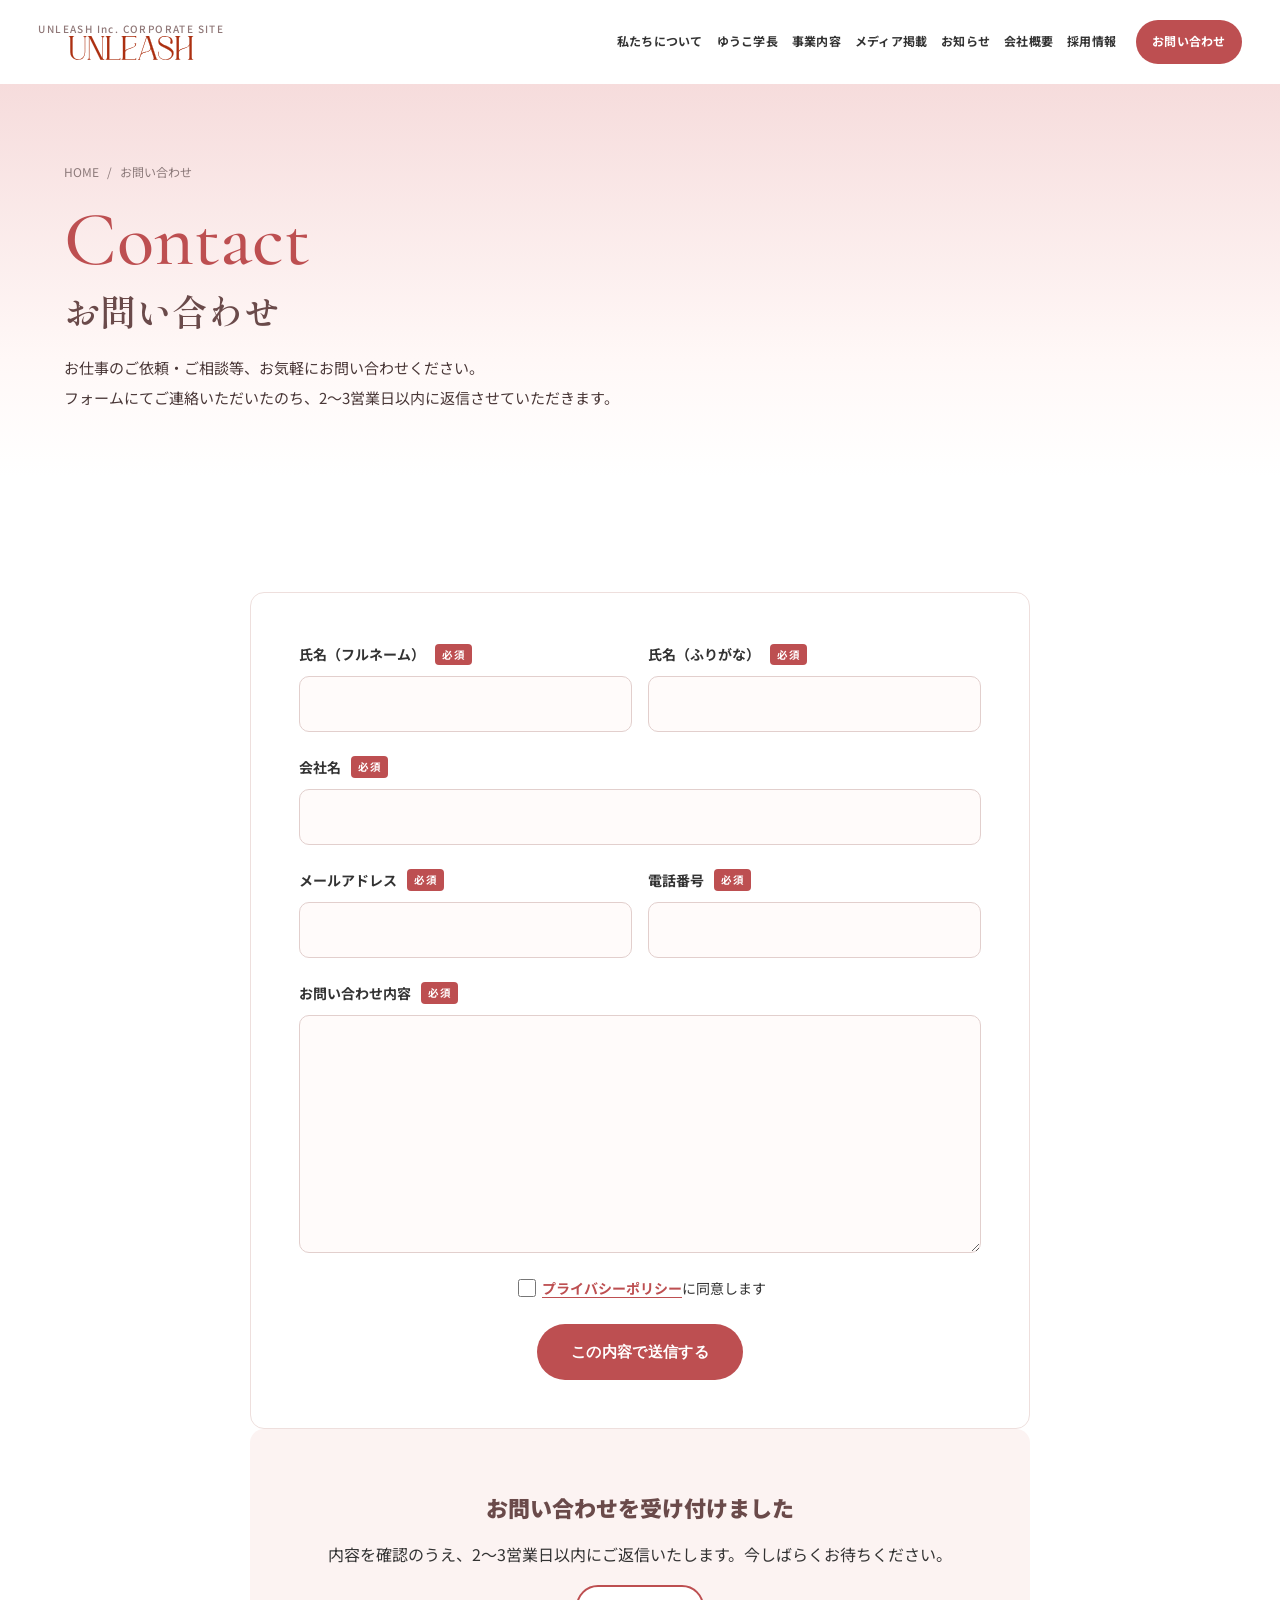
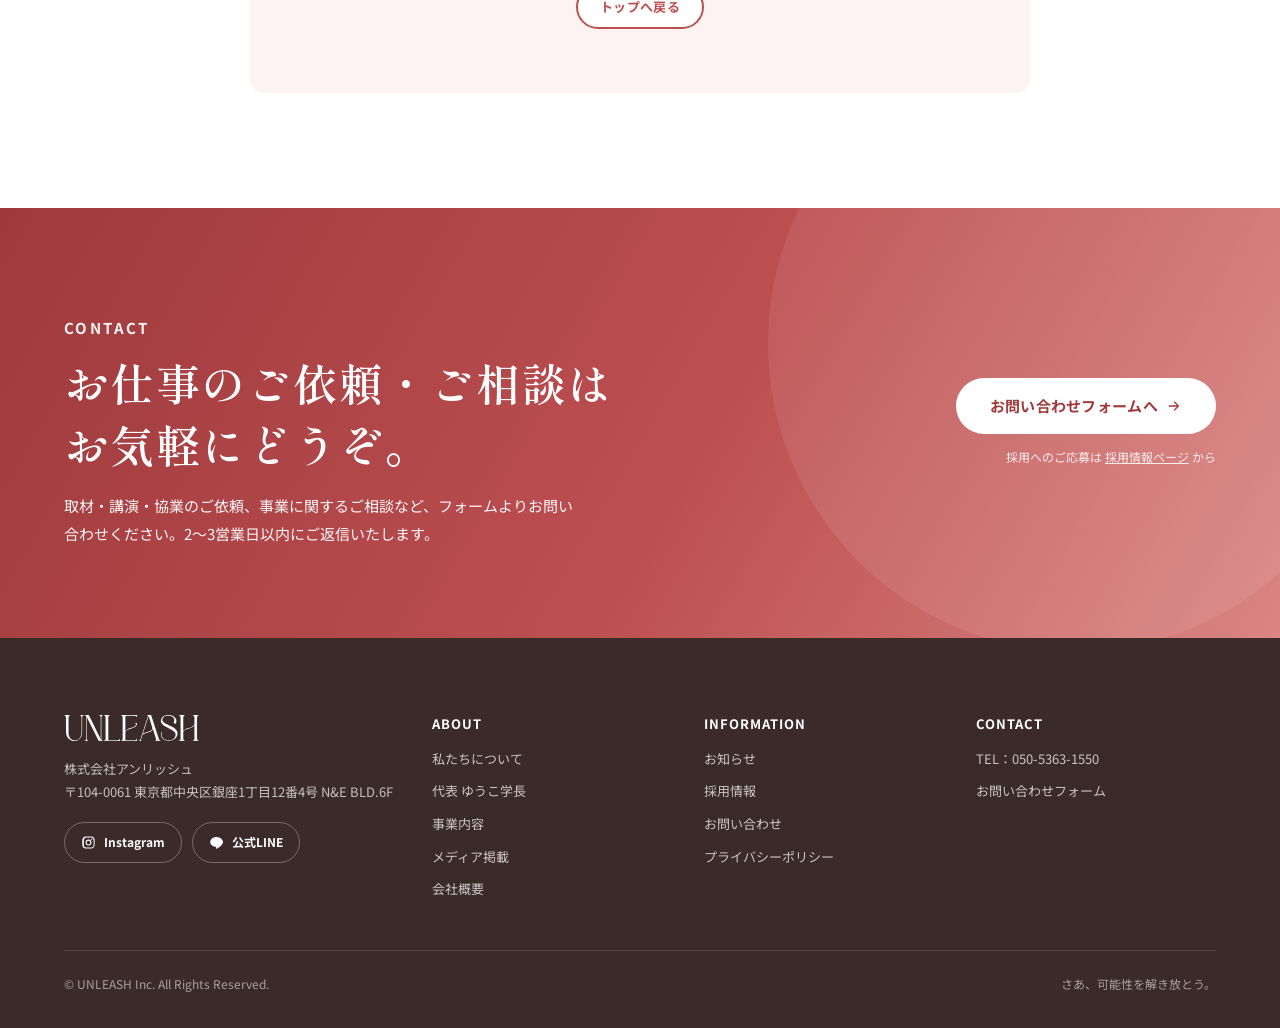
==== commit 6f4bae09: "Add files via upload" ====
--- a/contact.html
+++ b/contact.html
@@ -11,10 +11,11 @@
 <meta property="og:description" content="株式会社アンリッシュへのお問い合わせ。お仕事のご依頼・ご相談、取材・講演・協業のご依頼などはこちらのフォームからご連絡ください。">
 <meta property="og:locale" content="ja_JP">
 <meta name="twitter:card" content="summary_large_image">
-<link rel="canonical" href="https://shun-pixel.github.io/unleash/contact.html">
-<meta property="og:url" content="https://shun-pixel.github.io/unleash/contact.html">
-<meta property="og:image" content="https://shun-pixel.github.io/unleash/og-image.jpg">
-<script type="application/ld+json">{"@context": "https://schema.org", "@graph": [{"@type": "Organization", "name": "株式会社アンリッシュ", "alternateName": "UNLEASH Inc.", "foundingDate": "2025-04-07", "telephone": "050-5363-1550", "address": {"@type": "PostalAddress", "postalCode": "104-0061", "addressRegion": "東京都", "addressLocality": "中央区", "streetAddress": "銀座1丁目12番4号 N&E BLD.6F", "addressCountry": "JP"}, "description": "タロットスクール「UNLEASH」を中心に、占術教育・占い師の育成とプロデュース・オンライン講座プロデュースなどを行う会社。", "founder": {"@type": "Person", "name": "岩館木綿子"}, "sameAs": ["https://www.instagram.com/yukogakuchou_tarot/"], "url": "https://shun-pixel.github.io/unleash/"}, {"@type": "BreadcrumbList", "itemListElement": [{"@type": "ListItem", "position": 1, "name": "HOME", "item": "https://shun-pixel.github.io/unleash/"}, {"@type": "ListItem", "position": 2, "name": "お問い合わせ", "item": "https://shun-pixel.github.io/unleash/contact.html"}]}]}</script>
+<link rel="canonical" href="https://unleash.co.jp/contact.html">
+<meta property="og:url" content="https://unleash.co.jp/contact.html">
+<meta property="og:image" content="https://unleash.co.jp/og-image.jpg">
+<meta name="twitter:image" content="https://unleash.co.jp/og-image.jpg">
+<script type="application/ld+json">{"@context": "https://schema.org", "@graph": [{"@type": "Organization", "@id": "https://unleash.co.jp/#organization", "name": "株式会社アンリッシュ", "alternateName": ["アンリッシュ", "UNLEASH", "UNLEASH Inc."], "foundingDate": "2025-04-07", "telephone": "050-5363-1550", "address": {"@type": "PostalAddress", "postalCode": "104-0061", "addressRegion": "東京都", "addressLocality": "中央区", "streetAddress": "銀座1丁目12番4号 N&E BLD.6F", "addressCountry": "JP"}, "description": "タロット指導者・ゆうこ学長が代表を務める会社。タロットスクール「UNLEASH（アンリッシュ）」の運営、占い師の育成・プロデュース、オンライン講座プロデュースなどを行う。", "founder": {"@id": "https://unleash.co.jp/yuko.html#person"}, "employee": {"@id": "https://unleash.co.jp/yuko.html#person"}, "sameAs": ["https://www.instagram.com/yukogakuchou_tarot/", "https://prtimes.jp/main/html/searchrlp/company_id/167890"], "url": "https://unleash.co.jp/", "logo": "https://unleash.co.jp/logo.svg", "image": "https://unleash.co.jp/og-image.jpg"}, {"@type": "Person", "@id": "https://unleash.co.jp/yuko.html#person", "name": "ゆうこ学長", "jobTitle": ["タロット指導者", "代表取締役"], "description": "タロットスクール「UNLEASH（アンリッシュ）」学長。北海道函館市出身。累計1,500名以上の受講生を指導。", "worksFor": {"@id": "https://unleash.co.jp/#organization"}, "birthPlace": "北海道函館市", "knowsAbout": ["タロット", "タロット占い", "占い師育成"], "sameAs": ["https://www.instagram.com/yukogakuchou_tarot/"], "url": "https://unleash.co.jp/yuko.html", "image": "https://unleash.co.jp/yuko.webp"}, {"@type": "BreadcrumbList", "itemListElement": [{"@type": "ListItem", "position": 1, "name": "HOME", "item": "https://unleash.co.jp/"}, {"@type": "ListItem", "position": 2, "name": "お問い合わせ", "item": "https://unleash.co.jp/contact.html"}]}]}</script>
 <link rel="icon" href="favicon.svg" type="image/svg+xml">
 <link rel="preconnect" href="https://fonts.googleapis.com">
 <link rel="preconnect" href="https://fonts.gstatic.com" crossorigin>
@@ -27,10 +28,11 @@
   <div class="header__inner">
     <a class="header__logo" href="./" aria-label="株式会社アンリッシュ トップへ">
       <small>UNLEASH Inc. CORPORATE SITE</small>
-      <img src="logo.svg" alt="UNLEASH" width="200" height="38">
+      <img src="logo.svg" alt="株式会社アンリッシュ（UNLEASH）" width="200" height="38">
     </a>
     <nav class="nav" aria-label="グローバルナビゲーション">
       <a href="./#about">私たちについて</a>
+      <a href="yuko.html">ゆうこ学長</a>
       <a href="./#service">事業内容</a>
       <a href="./#media">メディア掲載</a>
       <a href="news.html">お知らせ</a>
@@ -46,6 +48,7 @@
 <div class="drawer" id="drawer">
   <a class="link" href="./">トップ</a>
   <a class="link" href="./#about">私たちについて</a>
+  <a class="link" href="yuko.html">代表 ゆうこ学長</a>
   <a class="link" href="./#service">事業内容</a>
   <a class="link" href="./#media">メディア掲載</a>
   <a class="link" href="news.html">お知らせ</a>
@@ -110,7 +113,7 @@
   <div class="container">
     <div class="footer__top">
       <div class="footer__brand">
-        <img src="logo.svg" alt="UNLEASH" width="200" height="38">
+        <img src="logo.svg" alt="株式会社アンリッシュ（UNLEASH）" width="200" height="38">
         <p>株式会社アンリッシュ<br>〒104-0061 東京都中央区銀座1丁目12番4号 N&amp;E BLD.6F</p>
         <div class="social">
           <a href="https://www.instagram.com/yukogakuchou_tarot/" target="_blank" rel="noopener"><svg viewBox="0 0 24 24" aria-hidden="true"><path d="M12 7.3A4.7 4.7 0 1 0 12 16.7 4.7 4.7 0 0 0 12 7.3zm0 7.7a3 3 0 1 1 0-6 3 3 0 0 1 0 6zm6-7.9a1.1 1.1 0 1 1-2.2 0 1.1 1.1 0 0 1 2.2 0zM21.9 8c-.1-1.5-.4-2.8-1.5-3.9S17.9 2.6 16.4 2.5C14.8 2.4 9.2 2.4 7.6 2.5 6.1 2.6 4.8 2.9 3.7 4S2.2 6.5 2.1 8c-.1 1.6-.1 6.4 0 8 .1 1.5.4 2.8 1.5 3.9s2.4 1.4 3.9 1.5c1.6.1 7.2.1 8.8 0 1.5-.1 2.8-.4 3.9-1.5s1.4-2.4 1.5-3.9c.1-1.6.1-6.4.2-8zm-2.1 9.9a3.2 3.2 0 0 1-1.8 1.8c-1.2.5-4.2.4-5.6.4s-4.4.1-5.6-.4a3.2 3.2 0 0 1-1.8-1.8C4.5 16.7 4.6 13.7 4.6 12s-.1-4.7.4-5.6a3.2 3.2 0 0 1 1.8-1.8c1.2-.5 4.2-.4 5.6-.4s4.4-.1 5.6.4a3.2 3.2 0 0 1 1.8 1.8c.5 1.2.4 4.2.4 5.6s.1 4.7-.4 5.9z"/></svg>Instagram</a>
@@ -121,6 +124,7 @@
         <h4>ABOUT</h4>
         <ul>
           <li><a href="./#about">私たちについて</a></li>
+          <li><a href="yuko.html">代表 ゆうこ学長</a></li>
           <li><a href="./#service">事業内容</a></li>
           <li><a href="./#media">メディア掲載</a></li>
           <li><a href="./#company">会社概要</a></li>
--- a/style.css
+++ b/style.css
@@ -589,3 +589,31 @@
 @media (max-width:600px){.sec-head{flex-wrap:wrap;align-items:flex-start}.sec-head .more{white-space:normal}}
 .cond th{width:190px}
 @media (max-width:600px){.cond th{width:100%}}
+
+/* Media: sub headings, text thumbnails, text stat */
+.media-sub{display:flex;align-items:center;gap:12px;font-size:16px;font-weight:900;color:var(--blue-ink);margin:0 0 18px}
+.media-sub::before{content:"";width:22px;height:2px;background:var(--blue)}
+.news-more + .media-sub{margin-top:clamp(40px,5vw,64px)}
+.card__img--text{display:grid;place-items:center;background:linear-gradient(135deg,#FCEDEC,#F2D6D5)}
+.card__img--text span{font-family:var(--font-min);font-size:clamp(22px,2.4vw,30px);font-weight:600;color:var(--blue-ink);letter-spacing:.06em}
+.stat__num--text{font-size:clamp(20px,2vw,28px)}
+
+/* Profile */
+.profile-teaser{background:#fff;border:1px solid var(--line);border-left:4px solid var(--blue);border-radius:var(--radius);padding:clamp(24px,3.4vw,40px)}
+.profile-teaser h3{font-family:var(--font-min);font-size:clamp(18px,2vw,22px);font-weight:600;color:var(--blue-ink);margin-bottom:14px}
+.profile-teaser p{font-size:15px;line-height:2;color:#3A2E2E}
+.profile-teaser p+p{margin-top:.8em}
+h1.hero__eyebrow{margin:0;line-height:1.4}
+.prof{display:grid;grid-template-columns:minmax(240px,380px) 1fr;gap:clamp(28px,5vw,72px);align-items:start}
+.prof figure{margin:0;position:sticky;top:calc(var(--header-h) + 24px)}
+.prof figure img{width:100%;border-radius:200px 200px var(--radius) var(--radius);aspect-ratio:3/4;object-fit:cover;object-position:center 18%;box-shadow:var(--shadow)}
+.prof h2{font-family:var(--font-min);font-size:clamp(22px,2.6vw,30px);font-weight:600;color:var(--blue-ink);margin-bottom:6px}
+.prof .role{font-size:13px;font-weight:700;color:var(--blue);letter-spacing:.06em;margin-bottom:20px}
+.prof p{font-size:15.5px;line-height:2.05;color:#3A2E2E}
+.prof p+p{margin-top:1em}
+.prof h3{font-size:17px;font-weight:900;color:var(--blue-ink);margin:36px 0 12px;padding-left:12px;border-left:4px solid var(--blue)}
+.timeline li{display:grid;grid-template-columns:110px 1fr;gap:14px;padding:12px 0;border-bottom:1px solid var(--line);font-size:14.5px;line-height:1.8}
+.timeline time{font-weight:700;color:var(--blue-deep);font-variant-numeric:tabular-nums}
+.prof .dots li{font-size:14.5px;line-height:1.9;margin-bottom:6px}
+.prof .dots a{color:var(--blue);text-decoration:underline;text-underline-offset:3px}
+@media (max-width:860px){.prof{grid-template-columns:1fr}.prof figure{position:static;max-width:320px}.timeline li{grid-template-columns:90px 1fr}}
